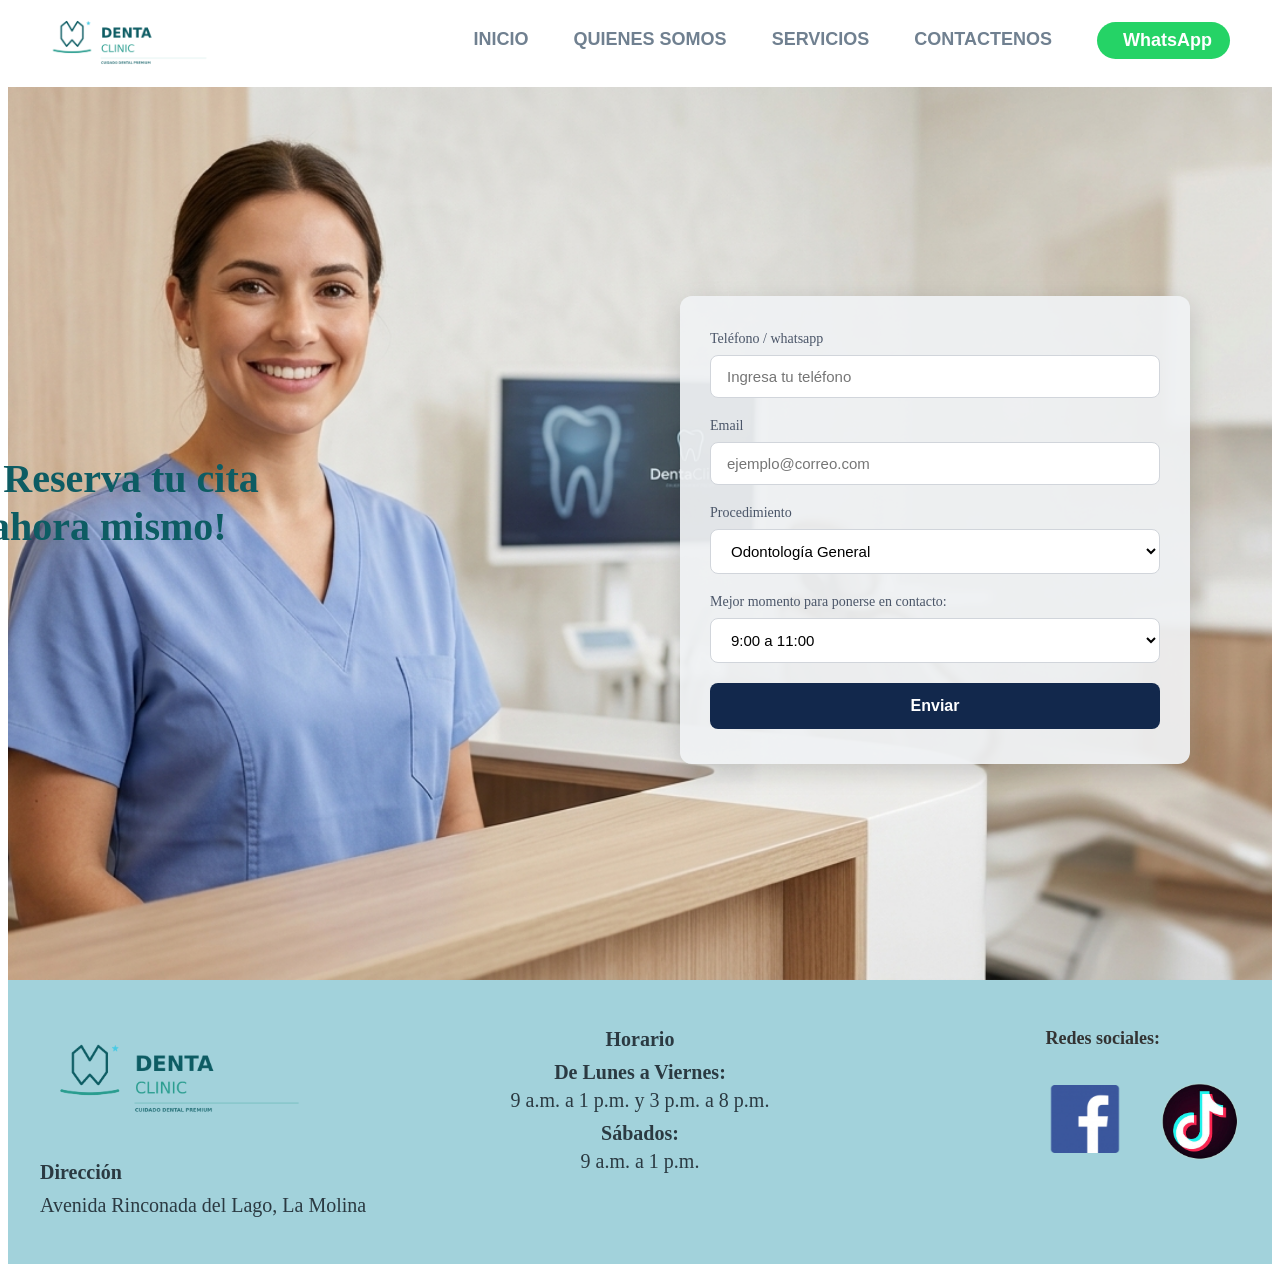
==== contactenos.html @ e05dd937 "actualizado" ====
<!DOCTYPE html>
<html lang="en">
<head>
    <meta charset="UTF-8">
    <meta name="viewport" content="width=device-width, initial-scale=1.0">
    <link rel="stylesheet" href="styles.css">
    <link rel="shortcut icon" href="imagenes/logo.png" type="image/x-icon">
    <title>contactenos</title>
</head>
<body>
    <nav class="navbar-Dental"> <div class="logo">
        <img src="imagenes/logo.png" alt="Logo">
        </div>

<ul class="navbar-links">
    <!-- Cambia las rutas limpias por los nombres reales de tus archivos -->
    <li><a href="index.html">INICIO</a></li>
    <li><a href="Quienes-somos.html">QUIENES SOMOS</a></li>
    <li><a href="servicios.html">SERVICIOS</a></li>
    <li><a href="contactenos.html">CONTACTENOS</a></li>
    <li class="item-whatsapp">
    <a href="https://wa.me/924172041?text=Hola,%20me%20gustaría%20agendar%20una%20cita" target="_blank" rel="noopener noreferrer">
    <i class="fa-brands fa-whatsapp"></i> WhatsApp
    </a>
</li>
</ul>
</nav>

<section class="contacto-section">
<div class="contacto-container">
    
    <!-- Texto alineado a la izquierda -->
    <div class="contacto-texto">
    <h1>¡Reserva tu cita<br>ahora mismo!</h1>
    </div>

    <!-- Caja del formulario alineada a la derecha -->
    <div class="contacto-form-card">
    <form action="#" method="POST">
        
        <div class="form-group">
        <label for="telefono">Teléfono / whatsapp</label>
        <input type="tel" id="telefono" name="telefono" placeholder="Ingresa tu teléfono">
        </div>

        <div class="form-group">
        <label for="email">Email</label>
        <input type="email" id="email" name="email" placeholder="ejemplo@correo.com">
        </div>

        <div class="form-group">
        <label for="procedimiento">Procedimiento</label>
        <select id="procedimiento" name="procedimiento">
            <option value="invisalign">Odontología General</option>
            <option value="limpieza">Blanqueamiento Dental con Láser</option>
            <option value="blanqueamiento">Ortodoncia</option>
            <option value="blanqueamiento">Blanqueamiento Dental con Ozono</option>
            <option value="blanqueamiento">Radiología Oral</option>
            <option value="blanqueamiento">Rehabilitación Oral</option>
        </select>
        </div>

        <div class="form-group">
        <label for="horario">Mejor momento para ponerse en contacto:</label>
        <select id="horario" name="horario">
            <option value="9-11">9:00 a 11:00</option>
            <option value="11-13">11:00 a 13:00</option>
            <option value="15-18">13:00 a 15:00</option>
            <option value="15-18">15:00 a 17:00</option>
            <option value="15-18">17:00 a 19:00</option>
        </select>
        </div>
        <button type="submit" class="btn-enviar">Enviar</button>
    </form>
    </div>

</div>
</section>

<footer>
<div class="footer-container">
    
    <!-- LADO IZQUIERDO -->
    <div class="left-footer">
    <div class="logo-footer">
        <img src="imagenes/logo.png" alt="Logo">
    </div>
    <div class="p-direccion">
        <p class="titulo-footer">Dirección</p>
        <p>Avenida Rinconada del Lago, La Molina</p>
    </div>
    </div>

    <!-- CENTRO -->
    <div class="center-footer">
    <div class="p-center">
        <p class="titulo-footer">Horario</p>
        <p><strong>De Lunes a Viernes:</strong><br>9 a.m. a 1 p.m. y 3 p.m. a 8 p.m.</p>
        <p><strong>Sábados:</strong><br>9 a.m. a 1 p.m.</p>
    </div>
    </div>

    <!-- LADO DERECHO -->
    <div class="right-footer">
    <div class="p-right">
        <p class="titulo-redes">Redes sociales:</p>
    </div>

<div class="redes-iconos">
    <a href="https://www.facebook.com/tu-pagina-dentaclinic" class="btn-facebook-png" target="_blank" rel="noopener noreferrer">
    <img src="imagenes/facebook.png" alt="Facebook DentaClinic">
    </a>
    <a href="https://www.tiktok.com/tu-pagina-dentaclinic" class="btn-tiktok-png" target="_blank" rel="noopener noreferrer">
    <img src="imagenes/tiktok.png" alt="TikTok DentaClinic">
    </a>
</div>
</div>
    </div>

</div>
</footer>








</body>
</html>
---- styles.css ----
.navbar-Dental {
    display: flex;
    justify-content: space-between; 
    align-items: center;            
    background-color: #ffffff;      
    padding: 5px 40px;

    /* CAMBIAMOS A FIXED PARA FORZAR EL COMPORTAMIENTO */
    position: fixed;       /* Flota por encima de toda la web */
    top: 0;                /* Se clava al ras de arriba */
    left: 0;               /* Se alinea a la izquierda de la pantalla */
    width: 100%;           /* Se estira de lado a lado */
    z-index: 99999 !important; /* Pasa por encima de absolutamente cualquier imagen */
    box-sizing: border-box;       /* ? Asegura que el menú pase por ENCIMA de las imágenes y no se tape */
}

.logo img{
    width: 180px;
    height: auto;
}

/* 2. El contenedor de los enlaces (Tu nuevo <ul>) */
.navbar-links {
    list-style: none; /* ¡TRUCO CLAVE! Quita los puntitos negros que el <ul> trae por defecto */
    display: flex;    /* Pone los <li> en fila horizontal, uno al lado del otro */
    gap: 35px;        /* Separa los enlaces de forma exacta sin usar márgenes difíciles */
    margin: 0;
    padding: 0;
}

/* 3. Estilo para los textos dentro de los enlaces */
.navbar-links a {
    text-decoration: none; /* Quita la línea subrayada azul del navegador */
    color: #708090;        /* Color negro */
    font-family: 'Arial Black', sans-serif;
    font-size: 18px;
    font-weight: bold;
    margin-right: 10px;
    transition: color 0.3s ease;
}

/* 2. Al pasar el cursor por encima (Hover) */
.navbar-links a:hover {
  color: #0d5c63 !important; /* Verde DentaClinic */
}

/* 3. Mientras mantienes presionado el clic */
.navbar-links a:active {
  color: #0d5c63 !important;
}

/* 4. Página en la que te encuentras (Activo) */
.navbar-links a.active {
  color: #0d5c63 !important;
}


.item-whatsapp a {
background-color: #25D366;
  color: #ffffff !important; /* Forzar texto blanco */
padding: 8px 18px;
border-radius: 20px;
font-weight: bold;
text-decoration: none;
display: flex;
align-items: center;
gap: 8px;
transition: background-color 0.3s ease;
margin-top: -7px;
}

.item-whatsapp a:hover {
background-color: #1eb954;
}


/* Ajustes de la imagen para que vaya abajo */
.hero-image {
width: 100%;
max-height: 500px;
overflow: hidden;
}

.hero-image img {
width: 100%;
height: 100%;
object-fit: cover;
display: block;
}

/* Contenedor principal */
.container {
max-width: 1100px;
margin: 0 auto;
padding: 40px 20px;
}


/* Título */
.h1-Titulo {
font-size: 20px;
color: #0d5c63;
margin-bottom: 30px;
margin-top: -35px;
}

.contenido-flex {
    display: flex;
  flex-direction: row-reverse; /* Cambia el orden: texto a la izquierda e imagen a la derecha */
  gap: 40px; /* Espacio entre la imagen y el texto */
  align-items: center; /* Alinea verticalmente al centro */
}

/* Columna de la imagen (Izquierda) */
.columna-imagen {
flex: 1.5;
}

.columna-imagen img {
width: 100%;
height: auto;
border-radius: 8px;
box-shadow: 0 4px 12px rgba(0, 0, 0, 0.1);
}

.pie-imagen {
font-size: 18px;
color: #666;
margin-top: 8px;
}

.pie-imagen span {
color: #0d5c63;
font-weight: bold;
}

.columna-texto {
flex: 1.2;
font-size: 23px;
line-height: 1.6;
color: #444;
margin-top: -50px;
}

/* Adaptación para pantallas pequeñas (Celulares) */
@media (max-width: 768px) {
.contenido-flex {
    flex-direction: column;
}
}

.caracteristicas {
  background-color: #e2f0ed; /* Tono verde menta pastel similar al de la imagen */
padding: 25px 20px;
}

.container-caracteristicas {
max-width: 1200px;
margin: 0 auto;
display: flex;
justify-content: space-between;
gap: 30px;
}

/* Tarjetas individuales */
.tarjeta {
flex: 1;
text-align: center;
padding: 0 10px;
}

/* Contenedor e imagen circular */
.imagen-circular {
width: 220px;
height: 220px;
margin: 0 auto 25px auto;
  border-radius: 50%; /* Hace la imagen perfectamente redonda */
overflow: hidden;
box-shadow: 0 4px 10px rgba(0, 0, 0, 0.1);
}

.imagen-circular img {
width: 100%;
height: 100%;
  object-fit: cover; /* Ajusta la foto sin deformarla */
}

/* Títulos de las tarjetas */
.tarjeta h3 {
font-size: 22px;
color: #2b3a42;
margin-bottom: 15px;
font-weight: 700;
line-height: 1.3;
}

/* Texto de descripción */
.tarjeta p {
font-size: 17px;
color: #556066;
line-height: 1.6;
}

/* Diseño adaptativo para celulares */
@media (max-width: 768px) {
.container-caracteristicas {
    flex-direction: column;
    gap: 50px;
}
}

/* Estilos generales del contenedor del Footer */
footer {
background-color: #a2d2db; 
color: #ffffff;
padding: 40px 20px;
}

/* Alineación en 3 columnas */
.footer-container {
display: flex;
justify-content: space-between;
align-items: flex-start;
max-width: 1200px;
margin: 0 auto;
gap: 30px;
}

/* Cada columna toma 1 tercio del espacio */
.left-footer, 
.center-footer, 
.right-footer {
flex: 1;
}

/* Alineaciones individuales */
.left-footer {
text-align: left;
}

.center-footer {
text-align: center;
}

.right-footer {
text-align: right;
}

/* Títulos en negrita */
.titulo-footer {
font-weight: bold;
font-size: 20px;
margin-bottom: 10px;
color: #2b3a42;
}

/* Ajustes de textos de dirección e información */
.p-direccion p, 
.p-center p {
margin: 5px 0;
font-size: 20px;
line-height: 1.4;
color: #2b3a42
}

/* Logo de la clínica */
.logo-footer img {
max-width: 280px;
height: auto;
margin-bottom: 15px;
}

.titulo-redes {
  font-weight: bold;
  font-size: 18px;
  color: #333333;
  
  /* Controles de posición */
  margin-top: 8px;  /* Sube el texto (aumenta el valor negativo para subirlo más) */
  margin-right: 80px; /* Empuja el texto hacia la izquierda */
  margin-bottom: 10px; /* Mantiene un espacio saludable respecto a los iconos */
  text-align: right;   /* Mantiene la alineación base a la derecha de la columna */
}

.redes-iconos {
  display: flex !important;
  justify-content: flex-end !important;
  gap: 15px !important;
  margin-top: 5px !important;
}

/* Incrementamos el tamaño de los iconos PNG */
.btn-facebook-png img {
  width: 120px;  /* Tamaño aumentado */
  height: 120px; /* Tamaño aumentado */
object-fit: contain;
transition: transform 0.2s ease;
}

.btn-facebook-png:hover img {
transform: scale(1.1);
}

.btn-tiktok-png img{
width: 80px !important; /* Reduce este valor (ej. 45px o 40px) si quieres ajustarlo más */
height: 80px !important;
object-fit: contain !important;
margin-top: 23px;
}

.btn-tiktok-png:hover img {
transform: scale(1.1);
}

/* Contenedor principal de toda la página */
.quienes-somos-container {
  width: 90%;
  max-width: 1100px;
  margin: 120px auto 40px auto;
  display: flex;
  flex-direction: column;
  gap: 30px; /* Separación uniforme entre cada bloque */
}

/* Regla general unificada para Misión, Visión y Filosofía */
.bloque-mision,
.bloque-vision,
.bloque-filosofia {
  display: flex;
  align-items: stretch; /* Obliga a que la imagen y el texto midan exactamente lo mismo de alto */
  width: 100%;
  height: 350px; /* Altura fija idéntica para TODOS los bloques */
  margin: 0;
  padding: 0;
  background-color: transparent;
  overflow: hidden;
}

/* Cajas de imagen y texto al 50% perfecto */
.imagen-box,
.texto-box,
.bloque-mision .mision-texto,
.bloque-mision .mision-imagen {
  flex: 1 1 50%;
  width: 50%;
  box-sizing: border-box;
}

/* Control estricto de las imágenes */
.imagen-box {
  height: 100%;
  margin: 0;
  padding: 0;
  overflow: hidden;
}

.imagen-box img {
  width: 100%;
  height: 100%;
  object-fit: cover; /* Recorta la imagen para llenar el contenedor sin deformarse */
  display: block;
}

/* Estilo y centrado del texto */
.texto-box {
  height: 100%;
  display: flex;
  flex-direction: column;
  justify-content: center; /* Centra el texto verticalmente */
  padding: 40px;
  background-color: #D3D3D3;
}

.texto-box h2 {
  font-size: 32px;
  color: #0d5c63;
  margin: 0 0 15px 0; /* Margen limpio sin valores negativos */
}

.texto-box p {
  font-size: 20px;
  line-height: 1.6;
  color: #4a4a4a;
  margin: 0;
}

/* Contenedor principal en cuadrícula (3 columnas) */
.servicios-container {
  display: grid;
  grid-template-columns: repeat(3, 1fr); /* 3 columnas de igual tamaño */
  gap: 30px; /* Separación horizontal y vertical entre tarjetas */
  width: 90%;
  max-width: 1100px;
  margin: 40px auto;
  margin-top: 110px;
}

/* Tarjeta individual (Contenedor único de imagen + texto) */
.servicio-card {
  background-color: #E5E5E5;
  border-radius: 8px;
  overflow: hidden; /* Evita que la imagen sobresalga de las esquinas */
  box-shadow: 0 4px 12px rgba(0, 0, 0, 0.08); /* Sombra suave para dar relieve */
  display: flex;
  flex-direction: column;
}

/* Espacio y altura fija para la imagen */
.servicio-card .card-imagen {
  width: 100%;
  height: 200px; /* Controla la altura fija de la imagen superior */
  overflow: hidden;
}

.servicio-card .card-imagen img {
  width: 100%;
  height: 100%;
  object-fit: cover; /* Ajusta la foto al espacio sin deformarla */
  display: block;
}

/* Contenido de texto dentro de la tarjeta */
.servicio-card .card-contenido {
  padding: 25px;
  flex: 1; /* Hace que todas las cajas de texto tengan la misma altura */
  background-color: #ffffff;
}

.servicio-card .card-contenido h3 {
  font-size: 20px;
  color: #0d5c63;
  margin: 0 0 15px 0;
}

.servicio-card .card-contenido p {
  font-size: 15px;
  line-height: 1.6;
  color: #555555;
  margin: 0;
}

/* Adaptación responsive para celulares */
@media (max-width: 768px) {
  .servicios-container {
    grid-template-columns: 1fr; /* Pasa a 1 sola columna en pantallas pequeñas */
  }
}

/* Seccion principal con la imagen de fondo */
.contacto-section {
  width: 100%;
  min-height: 100vh; /* Ocupa casi toda la altura de la pantalla */
  background-image: url('imagenes/fondo.jfif'); /* Reemplaza por la ruta de tu foto */
  background-size: cover;
  background-position: top center;
  background-repeat: no-repeat;
  display: flex;
  align-items: center;
  justify-content: center;
  padding: 60px 20px;
  box-sizing: border-box;
  margin-top: 80px;
}

/* Contenedor Flex para separar texto y formulario */
.contacto-container {
  width: 100%;
  max-width: 1100px;
  display: flex;
  align-items: center;
  justify-content: space-between;
  gap: 40px;
}

/* Texto grande a la izquierda */
.contacto-texto {
  flex: 1;
}

.contacto-texto h1 {
  font-size: 40px;
  color: #0d5c63; /* Verde/Teal de DentaClinic */
  font-weight: 800;
  line-height: 1.2;
  margin-left: -100px;
  margin-top: -20px;
}

/* Tarjeta flotante semi-transparente o blanca para el formulario */
.contacto-form-card {
  flex: 1;
  max-width: 450px;
  background-color: rgba(240, 242, 245, 0.92); /* Fondo gris claro con ligera transparencia */
  padding: 35px 30px;
  border-radius: 12px;
  box-shadow: 0 8px 24px rgba(0, 0, 0, 0.15); /* Sombra para resaltar la caja */
}

/* Campos de entrada e información */
.form-group {
  margin-bottom: 20px;
  display: flex;
  flex-direction: column;
}

.form-group label {
  font-size: 14px;
  color: #4a5568;
  margin-bottom: 8px;
  font-weight: 500;
}

.form-group input,
.form-group select {
  width: 100%;
  padding: 12px 16px;
  font-size: 15px;
  border: 1px solid #d1d5db;
  border-radius: 8px;
  outline: none;
  background-color: #ffffff;
  box-sizing: border-box;
  transition: border-color 0.2s;
}

.form-group input:focus,
.form-group select:focus {
  border-color: #0d5c63;
}

/* Botón de envío principal */
.btn-enviar {
  width: 100%;
  padding: 14px;
  background-color: #12284c; /* Azul oscuro elegante */
  color: #ffffff;
  border: none;
  border-radius: 8px;
  font-size: 16px;
  font-weight: bold;
  cursor: pointer;
  transition: background-color 0.3s;
}

.btn-enviar:hover {
  background-color: #0d5c63;
}

/* Adaptabilidad a dispositivos móviles */
@media (max-width: 768px) {
  .contacto-container {
    flex-direction: column;
    text-align: center;
  }

  .contacto-texto h1 {
    font-size: 32px;
  }

  .contacto-form-card {
    width: 100%;
  }
}
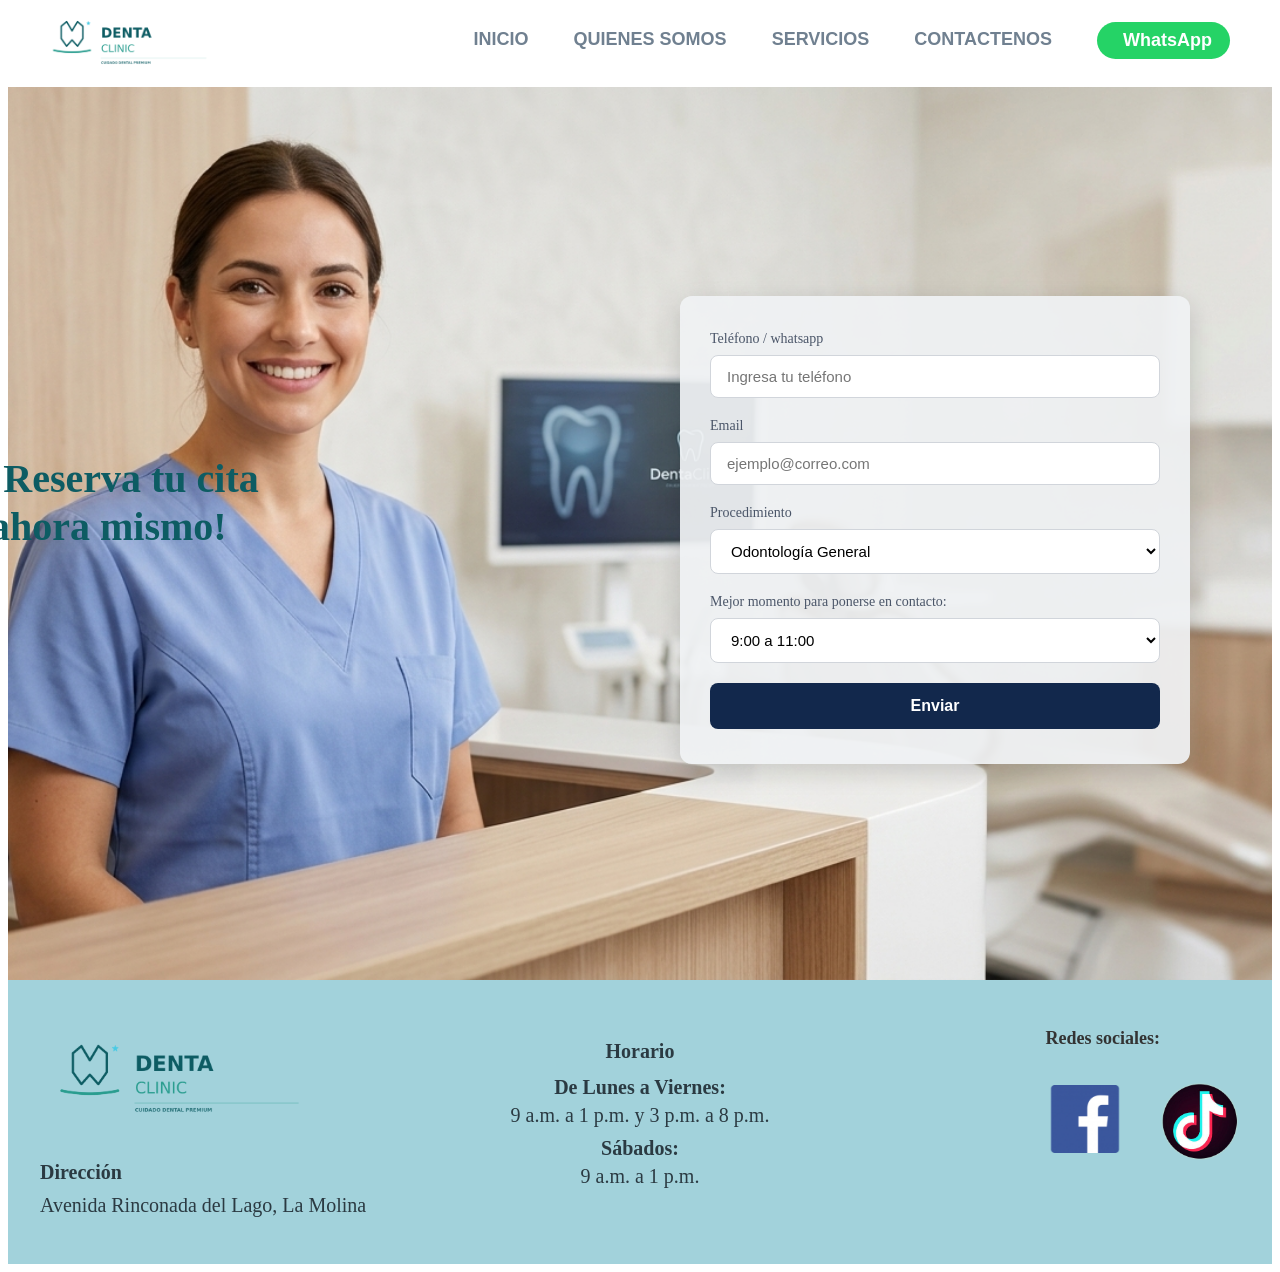
==== commit e3b382f0: "actualizacion" ====
--- a/contactenos.html
+++ b/contactenos.html
@@ -94,7 +94,7 @@
     <!-- CENTRO -->
     <div class="center-footer">
     <div class="p-center">
-        <p class="titulo-footer">Horario</p>
+        <h3 class="titulo-footer">Horario</h3>
         <p><strong>De Lunes a Viernes:</strong><br>9 a.m. a 1 p.m. y 3 p.m. a 8 p.m.</p>
         <p><strong>Sábados:</strong><br>9 a.m. a 1 p.m.</p>
     </div>
--- a/styles.css
+++ b/styles.css
@@ -73,6 +73,27 @@
 background-color: #1eb954;
 }
 
+.titulo-servicios {
+  font-size: 36px;
+  color: #0d5c63; /* Tu color verde/azul corporativo */
+  font-weight: bold;
+  margin-bottom: 10px;
+  text-align: center;
+  padding: 40px;
+  margin-top: 68px;
+}
+
+
+.titulo-seccion {
+  font-size: 36px;
+  color: #0d5c63; /* Tu color verde/azul corporativo */
+  font-weight: bold;
+  margin-bottom: 10px;
+  text-align: center;
+  padding: 40px 20px 20px;
+  margin-top: 68px;
+}
+
 
 /* Ajustes de la imagen para que vaya abajo */
 .hero-image {
@@ -320,6 +341,7 @@
   display: flex;
   flex-direction: column;
   gap: 30px; /* Separación uniforme entre cada bloque */
+  margin-top: -4px;
 }
 
 /* Regla general unificada para Misión, Visión y Filosofía */
@@ -392,7 +414,7 @@
   width: 90%;
   max-width: 1100px;
   margin: 40px auto;
-  margin-top: 110px;
+  margin-top: 8px;
 }
 
 /* Tarjeta individual (Contenedor único de imagen + texto) */
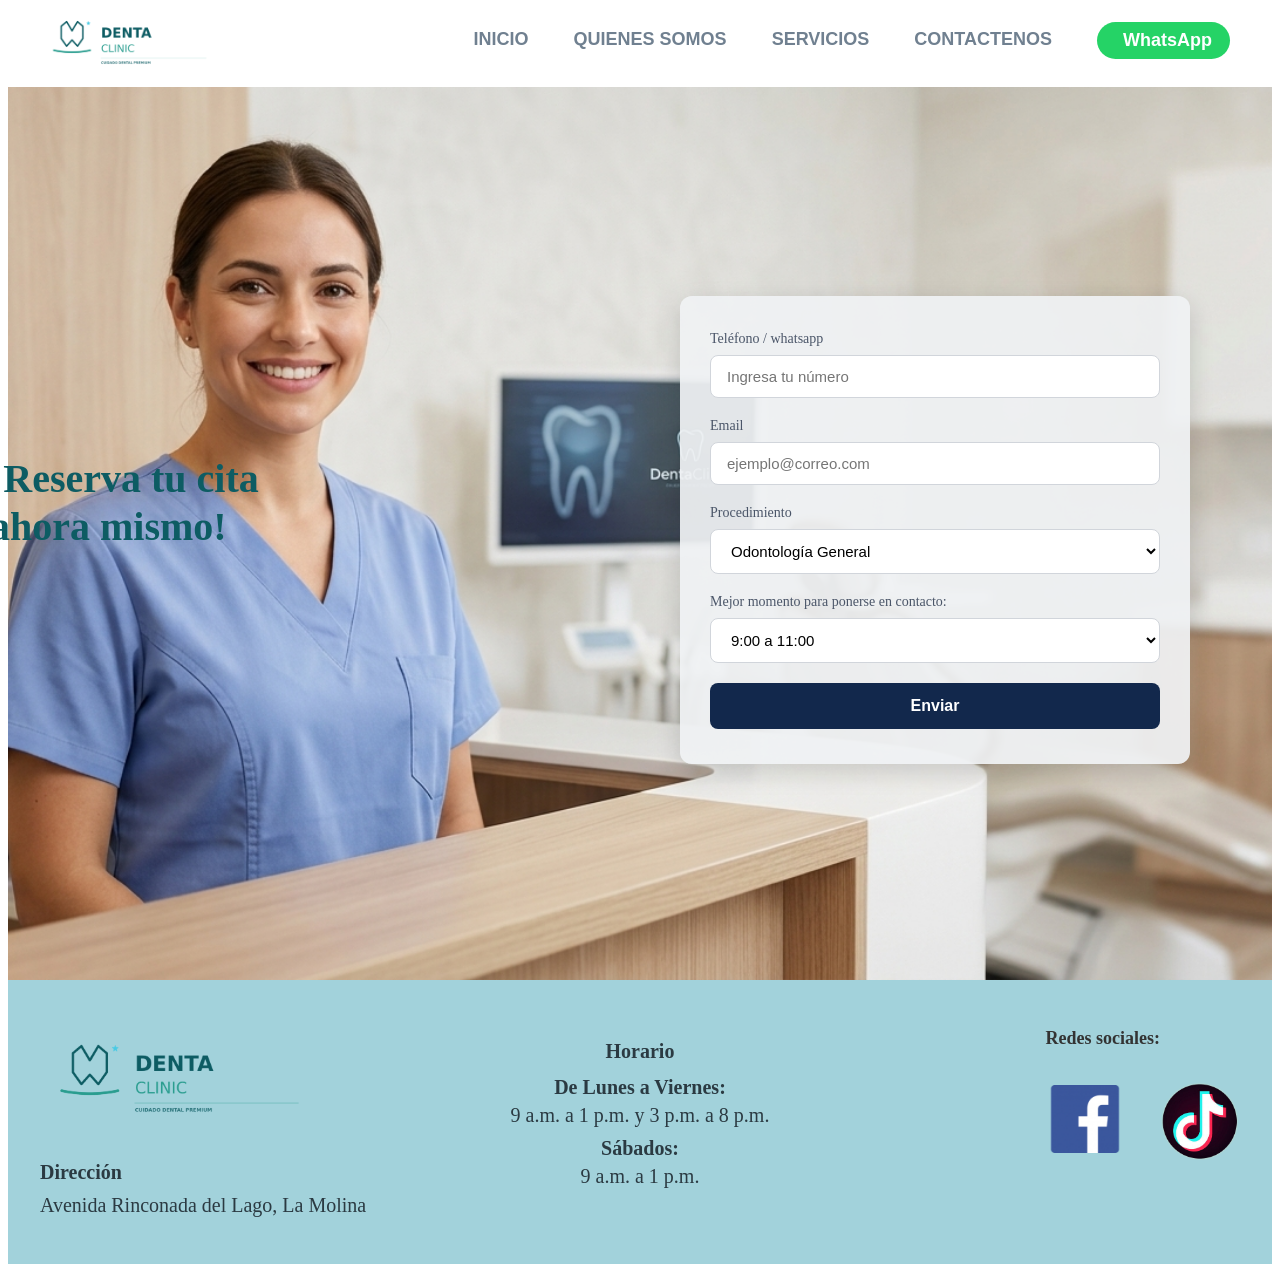
==== commit 3a7313b5: "prueba" ====
--- a/contactenos.html
+++ b/contactenos.html
@@ -8,6 +8,8 @@
     <title>contactenos</title>
 </head>
 <body>
+
+<header>
     <nav class="navbar-Dental"> <div class="logo">
         <img src="imagenes/logo.png" alt="Logo">
         </div>
@@ -25,7 +27,9 @@
 </li>
 </ul>
 </nav>
+</header>
 
+<main>
 <section class="contacto-section">
 <div class="contacto-container">
     
@@ -40,7 +44,7 @@
         
         <div class="form-group">
         <label for="telefono">Teléfono / whatsapp</label>
-        <input type="tel" id="telefono" name="telefono" placeholder="Ingresa tu teléfono">
+        <input type="tel" id="telefono" name="telefono" placeholder="Ingresa tu número">
         </div>
 
         <div class="form-group">
@@ -76,6 +80,8 @@
 
 </div>
 </section>
+</main>
+
 
 <footer>
 <div class="footer-container">
--- a/styles.css
+++ b/styles.css
@@ -4,13 +4,12 @@
     align-items: center;            
     background-color: #ffffff;      
     padding: 5px 40px;
-
     /* CAMBIAMOS A FIXED PARA FORZAR EL COMPORTAMIENTO */
     position: fixed;       /* Flota por encima de toda la web */
     top: 0;                /* Se clava al ras de arriba */
     left: 0;               /* Se alinea a la izquierda de la pantalla */
     width: 100%;           /* Se estira de lado a lado */
-    z-index: 99999 !important; /* Pasa por encima de absolutamente cualquier imagen */
+    z-index: 99999; /* Pasa por encima de absolutamente cualquier imagen */
     box-sizing: border-box;       /* ? Asegura que el menú pase por ENCIMA de las imágenes y no se tape */
 }
 
@@ -41,23 +40,23 @@
 
 /* 2. Al pasar el cursor por encima (Hover) */
 .navbar-links a:hover {
-  color: #0d5c63 !important; /* Verde DentaClinic */
+  color: #0d5c63; /* Verde DentaClinic */
 }
 
 /* 3. Mientras mantienes presionado el clic */
 .navbar-links a:active {
-  color: #0d5c63 !important;
+  color: #0d5c63;
 }
 
 /* 4. Página en la que te encuentras (Activo) */
 .navbar-links a.active {
-  color: #0d5c63 !important;
+  color: #0d5c63;
 }
 
 
 .item-whatsapp a {
 background-color: #25D366;
-  color: #ffffff !important; /* Forzar texto blanco */
+  color: #ffffff; /* Forzar texto blanco */
 padding: 8px 18px;
 border-radius: 20px;
 font-weight: bold;
@@ -163,13 +162,6 @@
 margin-top: -50px;
 }
 
-/* Adaptación para pantallas pequeñas (Celulares) */
-@media (max-width: 768px) {
-.contenido-flex {
-    flex-direction: column;
-}
-}
-
 .caracteristicas {
   background-color: #e2f0ed; /* Tono verde menta pastel similar al de la imagen */
 padding: 25px 20px;
@@ -220,14 +212,6 @@
 font-size: 17px;
 color: #556066;
 line-height: 1.6;
-}
-
-/* Diseño adaptativo para celulares */
-@media (max-width: 768px) {
-.container-caracteristicas {
-    flex-direction: column;
-    gap: 50px;
-}
 }
 
 /* Estilos generales del contenedor del Footer */
@@ -304,10 +288,10 @@
 }
 
 .redes-iconos {
-  display: flex !important;
-  justify-content: flex-end !important;
-  gap: 15px !important;
-  margin-top: 5px !important;
+  display: flex;
+  justify-content: flex-end;
+  gap: 15px;
+  margin-top: 5px;
 }
 
 /* Incrementamos el tamaño de los iconos PNG */
@@ -323,9 +307,9 @@
 }
 
 .btn-tiktok-png img{
-width: 80px !important; /* Reduce este valor (ej. 45px o 40px) si quieres ajustarlo más */
-height: 80px !important;
-object-fit: contain !important;
+width: 80px; /* Reduce este valor (ej. 45px o 40px) si quieres ajustarlo más */
+height: 80px;
+object-fit: contain;
 margin-top: 23px;
 }
 
@@ -427,6 +411,11 @@
   flex-direction: column;
 }
 
+.servicio-card:hover{
+  transform: translateY(-4px);
+  box-shadow: 0 20px 40px rgba(15, 23, 42, 0.1);
+}
+
 /* Espacio y altura fija para la imagen */
 .servicio-card .card-imagen {
   width: 100%;
@@ -459,13 +448,6 @@
   line-height: 1.6;
   color: #555555;
   margin: 0;
-}
-
-/* Adaptación responsive para celulares */
-@media (max-width: 768px) {
-  .servicios-container {
-    grid-template-columns: 1fr; /* Pasa a 1 sola columna en pantallas pequeñas */
-  }
 }
 
 /* Seccion principal con la imagen de fondo */
@@ -568,18 +550,164 @@
   background-color: #0d5c63;
 }
 
-/* Adaptabilidad a dispositivos móviles */
 @media (max-width: 768px) {
+
+  /* 1. Menú superior */
+.navbar-Dental {
+    position: fixed;       /* Mantiene el menú pegado arriba al hacer scroll */
+    top: 0;
+    left: 0;
+    width: 100%;
+    z-index: 99999;        /* Se mantiene por encima de todo */
+    box-sizing: border-box;
+    padding: 10px 15px;
+    flex-direction: column;
+    gap: 10px;
+    background-color: #ffffff; /* Fondo blanco obligatorio para que no sea transparente */
+  }
+
+  /* 2. Añade un respiro al cuerpo o a la primera sección para que el menú fijo no tape el contenido */
+  body {
+    padding-top: 95px; /* Ajusta este valor según la altura total de tu menú en celular */
+  }
+
+  .navbar-links {
+    gap: 12px;
+    flex-wrap: wrap;
+    justify-content: center;
+  }
+
+  .navbar-links a {
+    margin-right: 0;
+    font-size: 15px;
+  }
+
+  .hero-image img {
+width: 100%;
+height: 100%;
+object-fit: cover;
+display: block;
+margin-top: 45px;
+}
+
+
+  /* 2. Sección Principal / Presentación */
+  .contenido-flex {
+    flex-direction: column;
+  }
+
+  .columna-texto {
+    margin-top: 0;
+    font-size: 18px;
+  }
+
+  /* 3. Sección de Características */
+  .container-caracteristicas {
+    flex-direction: column;
+    gap: 30px;
+  }
+
+  .tarjeta {
+    padding: 0;
+  }
+
+  /* 4. Footer (Solución a lo que se ve en la foto) */
+  .footer-container {
+    flex-direction: column; /* Pasa de 3 columnas a 1 sola */
+    align-items: center;
+    text-align: center;
+    gap: 25px;
+  }
+
+  .left-footer, 
+  .center-footer, 
+  .right-footer {
+    width: 100%;
+    text-align: center; /* Centra todo el texto del footer en celular */
+  }
+
+  .titulo-redes {
+    margin-right: 0; /* Quita el empuje hacia la derecha */
+    margin-top: 0;
+    text-align: center;
+  }
+
+  .redes-iconos {
+    justify-content: center; /* Centra los íconos de redes */
+  }
+
+  .btn-facebook-png img {
+    width: 50px; /* Tamaño adecuado para celular */
+    height: 50px;
+  }
+
+  .btn-tiktok-png img {
+    width: 35px; /* Tamaño adecuado para celular */
+    height: 45px;
+    margin-top: 0;
+  }
+
+  /* 5. Quiénes Somos */
+  .bloque-mision,
+  .bloque-vision,
+  .bloque-filosofia {
+    flex-direction: column;
+    height: auto;
+  }
+
+  .imagen-box,
+  .texto-box {
+    width: 100%;
+    height: auto;
+  }
+
+  .texto-box {
+    padding: 20px;
+  }
+
+  /* 6. Servicios */
+  .servicios-container {
+    grid-template-columns: 1fr;
+  }
+
+  /* 7. Contacto */
   .contacto-container {
     flex-direction: column;
     text-align: center;
   }
 
   .contacto-texto h1 {
-    font-size: 32px;
-  }
-
-  .contacto-form-card {
-    width: 100%;
-  }
+    font-size: 28px;
+    margin-left: 0;
+    margin-top: 0;
+  }
+
+.contacto-section {
+        background-size: cover;
+        background-position: 35% center;
+        min-height: 100vh;
+        padding: 30px 15px;
+    }
+
+.titulo-seccion {
+  margin-top: 35px;
+}
+
+.titulo-servicios {
+  margin-top: 35px;
+}
+
+.servicio-card {
+  margin-top: -25px;
+}
+
+.servicios-container {
+  gap: 36px;
+}
+
+.btn-tiktok-png img{
+width: 40px; /* Reduce este valor (ej. 45px o 40px) si quieres ajustarlo más */
+height: 35px;
+margin-top: 6px;
+}
 }
